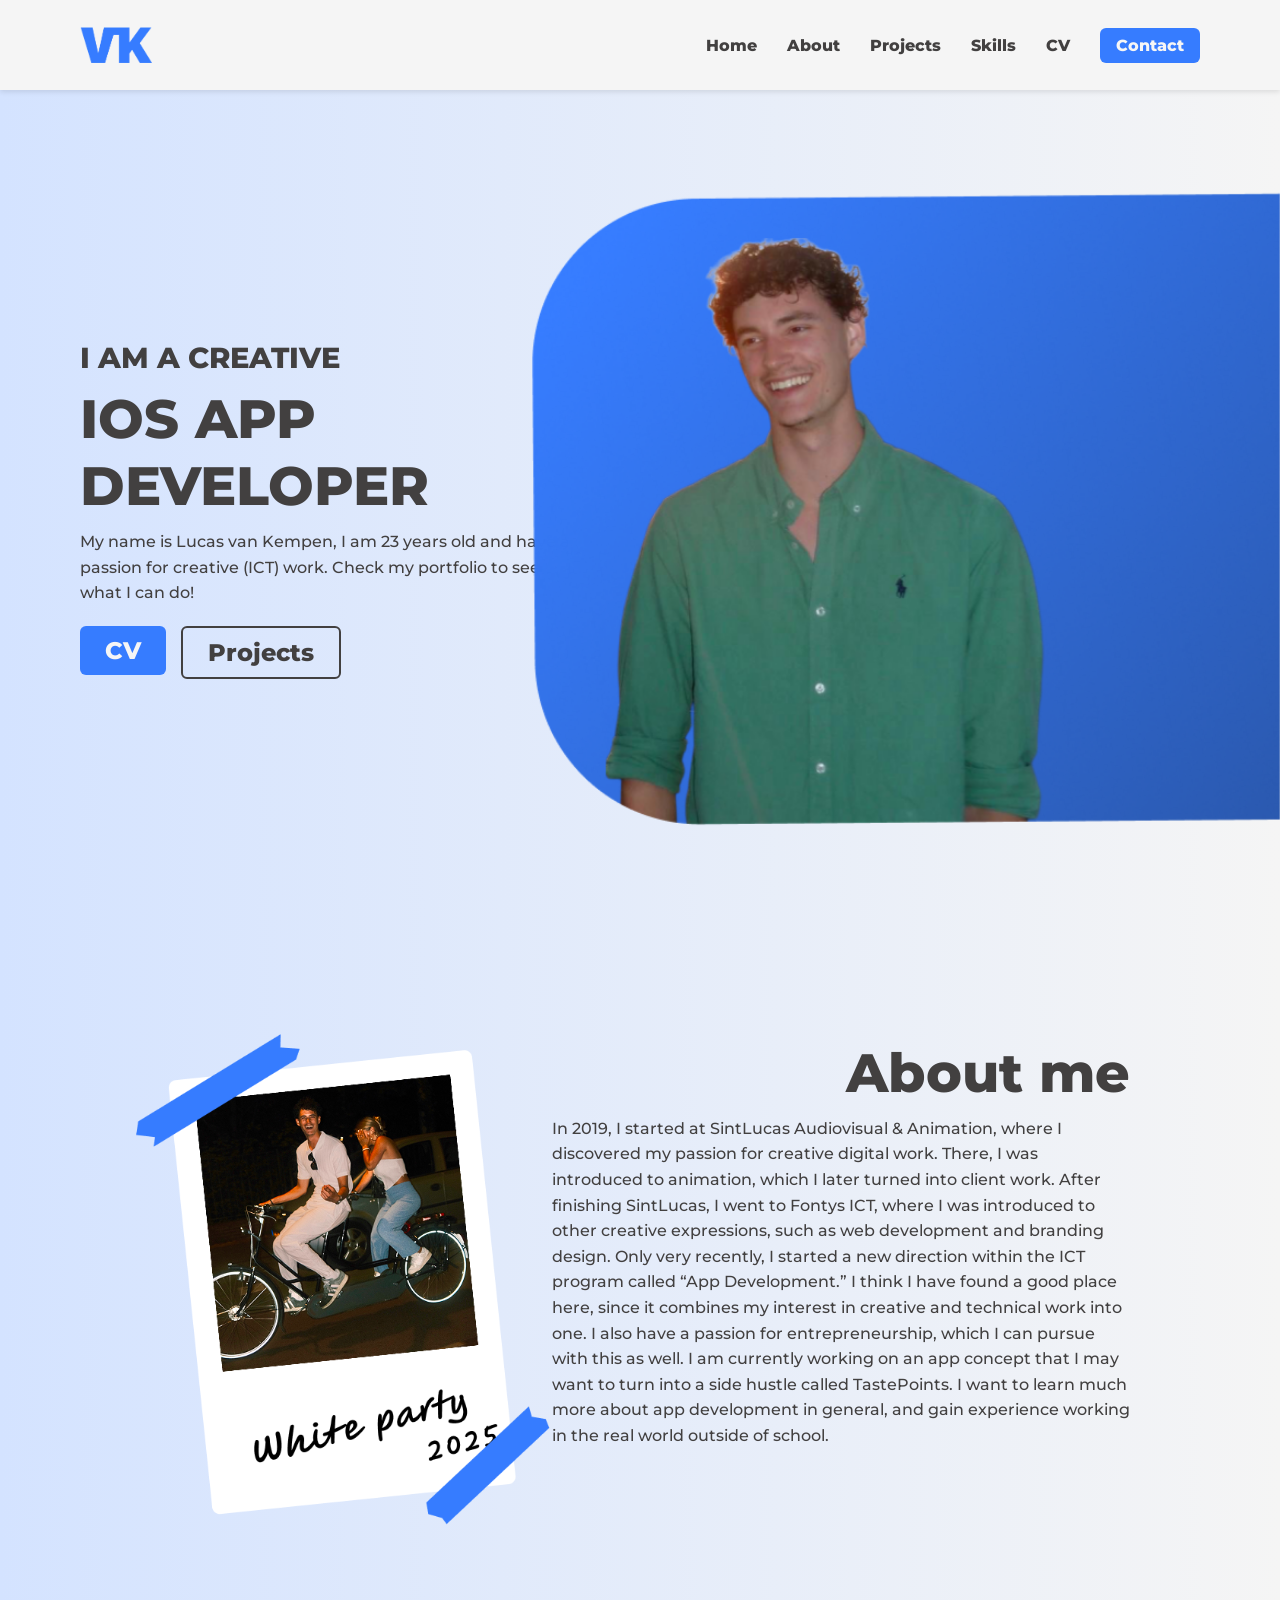
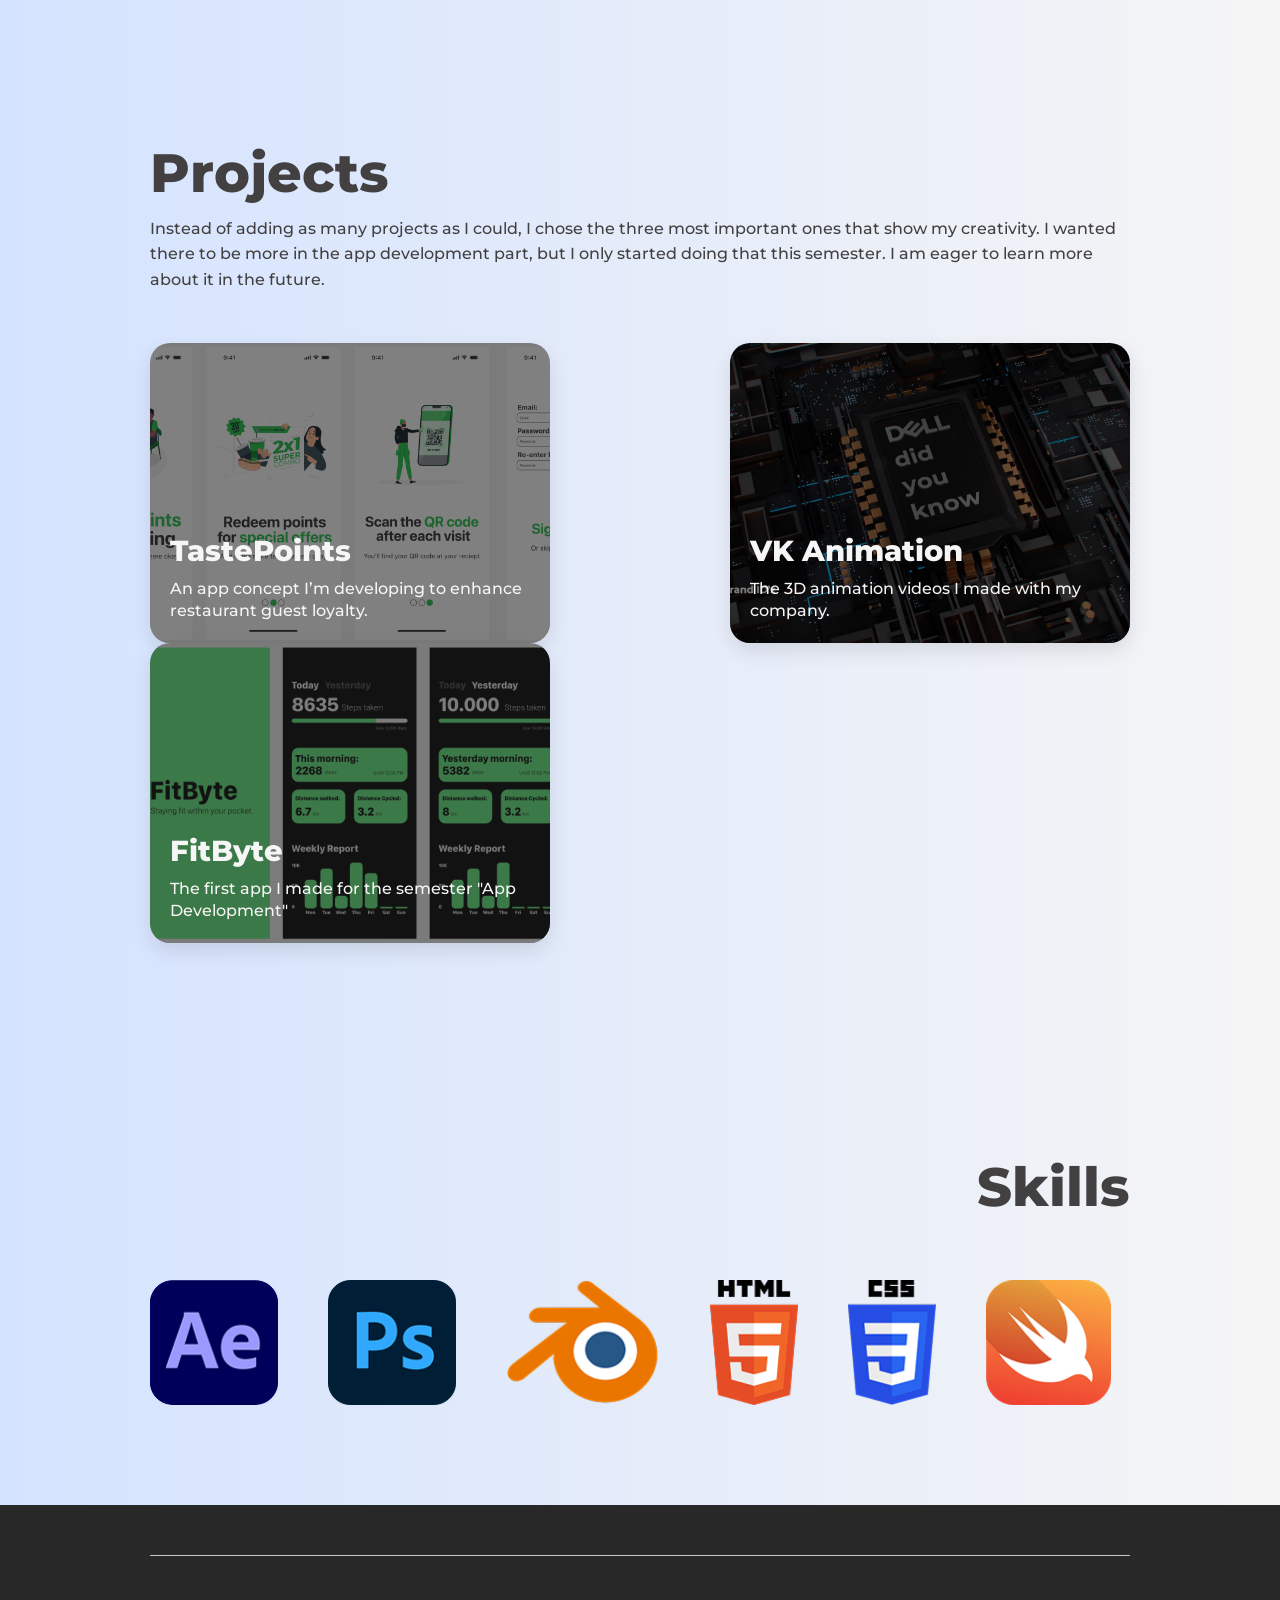
==== index.html @ 1a26af4c "Add files via upload" ====
<!DOCTYPE html>
<html lang="en">
  <head>
    <meta charset="UTF-8" />
    <meta name="viewport" content="width=device-width, initial-scale=1.0" />
    <title>Lucas van Kempen Portfolio</title>
    <link rel="stylesheet" href="style.css" />
  </head>

  <body>
    <header>
      <a href="index.html">
        <img src="images/VK.png" alt="Logo" />
      </a>

      <button class="hamburger" aria-label="Menu">
        <span></span>
        <span></span>
        <span></span>
      </button>

      <nav>
        <ul>
          <li><a href="index.html">Home</a></li>
          <li><a href="#about">About</a></li>
          <li><a href="#projects">Projects</a></li>
          <li><a href="#skills">Skills</a></li>
          <li><a href="other/LucasvanKempenCV.pdf" target="_blank">CV</a></li>
          <li>
            <a href="mailto:Lmvankempen@icloud.com" class="contact-button"
              >Contact</a
            >
          </li>
        </ul>
      </nav>
    </header>

    <main>
      <section class="hero">
        <div class="hero-text">
          <h2>I AM A CREATIVE</h2>
          <h1>IOS APP DEVELOPER</h1>
          <p>
            My name is Lucas van Kempen, I am 23 years old and have a passion
            for creative (ICT) work. Check my portfolio to see what I can do!
          </p>

          <div class="hero-buttons">
            <a href="other/LucasvanKempenCV.pdf" target="_blank">
              <button class="contact-btn">CV</button>
            </a>
            <a href="#projects"
              ><button class="projects-btn">Projects</button></a
            >
          </div>
        </div>

        <img src="images/lucasindeximage.png" alt="Lucas" class="lucas-image" />
      </section>

      <section id="about" class="about-me-section">
        <img
          src="images/polaroidimage.png"
          alt="polaroid image"
          class="image-polaroid"
        />

        <div class="about-me-text">
          <h1>About me</h1>
          <p>
            In 2019, I started at SintLucas Audiovisual & Animation, where I
            discovered my passion for creative digital work. There, I was
            introduced to animation, which I later turned into client work.
            After finishing SintLucas, I went to Fontys ICT, where I was
            introduced to other creative expressions, such as web development
            and branding design. Only very recently, I started a new direction
            within the ICT program called “App Development.” I think I have
            found a good place here, since it combines my interest in creative
            and technical work into one. I also have a passion for
            entrepreneurship, which I can pursue with this as well. I am
            currently working on an app concept that I may want to turn into a
            side hustle called TastePoints. I want to learn much more about app
            development in general, and gain experience working in the real
            world outside of school.
          </p>
        </div>
      </section>

      <section id="projects" class="projects-section">
        <h1>Projects</h1>
        <p>
          Instead of adding as many projects as I could, I chose the three most
          important ones that show my creativity. I wanted there to be more in
          the app development part, but I only started doing that this semester.
          I am eager to learn more about it in the future.
        </p>

        <div class="projects-grid">
          <a href="tastepoints.html">
            <div class="project-tile">
              <img src="images/tastepointsphonescreen.png" alt="TastePoints" />
              <h2>TastePoints</h2>
              <p>
                An app concept I’m developing to enhance restaurant guest
                loyalty.
              </p>
            </div>
          </a>

          <a href="vkanimation.html">
            <div class="project-tile">
              <img src="images/vkanimation.png" alt="VK Animation" />
              <h2>VK Animation</h2>
              <p>The 3D animation videos I made with my company.</p>
            </div>
          </a>

          <a href="fitbyte.html">
            <div class="project-tile">
              <img src="images/fitbytecover.png" alt="FitByte" />
              <h2>FitByte</h2>
              <p>The first app I made for the semester "App Development"</p>
            </div>
          </a>
        </div>
      </section>

      <section id="skills" class="skills-section">
        <h1>Skills</h1>
        <div class="skills-images">
          <div class="skills-track">
            <img src="images/aftereffectsicon.png" alt="After Effects" />
            <img src="images/photoshopicon.png" alt="photoshop" />
            <img src="images/blendericon.png" alt="Blender" />
            <img src="images/htmlicon.png" alt="html" />
            <img src="images/cssicon.png" alt="css" />
            <img src="images/swifticon.png" alt="swift" />
            <img src="images/figmaicon.png" alt="figma" />
            <img src="images/giticon.png" alt="git" />
            <img src="images/Xcodeicon.png" alt="Xcode" />

            <img src="images/aftereffectsicon.png" alt="After Effects" />
            <img src="images/photoshopicon.png" alt="photoshop" />
            <img src="images/blendericon.png" alt="Blender" />
            <img src="images/htmlicon.png" alt="html" />
            <img src="images/cssicon.png" alt="css" />
            <img src="images/swifticon.png" alt="swift" />
            <img src="images/figmaicon.png" alt="figma" />
            <img src="images/giticon.png" alt="git" />
            <img src="images/Xcodeicon.png" alt="Xcode" />
          </div>
        </div>
      </section>
    </main>

    <footer>
      <div class="top-section"></div>
      <hr class="footer-line" />
      <div class="bottom-section"></div>
    </footer>

    <script>
      const hamburger = document.querySelector(".hamburger");
      const nav = document.querySelector("nav");

      hamburger.addEventListener("click", () => {
        hamburger.classList.toggle("active");
        nav.classList.toggle("open");
      });
    </script>
  </body>
</html>
---- style.css ----
* {
  padding: 0;
  margin: 0;
  font-family: "Montserrat";
  box-sizing: border-box;
}

html,
body {
  height: 100%;
  background: linear-gradient(to right, #d4e3ff, #f5f5f5);
}

html {
  scroll-behavior: smooth;
}

/* FONT IMPORTS
////////////////////////////////////////////////////////////////// */
@font-face {
  font-family: "Montserrat";
  font-weight: 800;
  src: url(font/woff/Montserrat-ExtraBold.woff) format("woff2");
}

@font-face {
  font-family: "Montserrat";
  font-weight: 500;
  src: url(font/woff/Montserrat-Medium.woff) format("woff2");
}

/* NAVIGATION
////////////////////////////////////////////////////////////////// */
header {
  display: flex;
  justify-content: space-between;
  align-items: center;
  padding: 15px 80px;
  position: fixed;
  top: 0;
  left: 0;
  width: 100%;
  background-color: #f5f5f5;
  z-index: 1000;
  box-shadow: 0 2px 5px rgba(0, 0, 0, 0.1);
}

header img {
  height: 60px;
  display: block;
}

nav ul {
  display: flex;
  align-items: center;
  list-style: none;
  margin: 0;
  padding: 0;
}

nav li {
  margin-left: 30px;
}

nav a {
  text-decoration: none;
  color: #424040;
  font-weight: 800;
}

.contact-button {
  padding: 8px 16px;
  background-color: #367cff;
  color: #f6f6f6;
  border-radius: 6px;
  font-weight: 800;
  transition: all 0.3s ease;
}

.contact-button:hover {
  background-color: #424040;
}

body > main {
  padding-top: 90px;
}

/* HERO + BACKGROUND IMAGE
////////////////////////////////////////////////////////////////// */
.lucas-image {
  position: absolute;
  right: 0;
  width: 750px;
  z-index: 0;
  pointer-events: none;
}

.hero {
  display: flex;
  align-items: center;
  justify-content: space-between;
  padding: 250px 80px;
}

.hero-text {
  max-width: 45%;
}

.hero-text h2 {
  font-size: 1.8rem;
  font-weight: 800;
  color: #424040;
}

.hero-text h1 {
  font-size: 3.4rem;
  font-weight: 800;
  margin: 10px 0;
  color: #424040;
}

.hero-text p {
  line-height: 1.6;
  font-weight: 500;
  color: #424040;
}

.hero-text {
  opacity: 0;
  transform: translateY(20px);
  animation: fadeInHero 0.5s ease-out forwards;
  animation-delay: 0.2s;
}

@keyframes fadeInHero {
  0% {
    opacity: 0;
    transform: translateY(20px);
  }
  100% {
    opacity: 1;
    transform: translateY(0);
  }
}

/* HERO BUTTONS
////////////////////////////////////////////////////////////////// */
.hero-buttons {
  margin-top: 20px;
  display: flex;
  gap: 15px;
}

.hero-buttons button {
  font-weight: 800;
  font-size: 24px;
  padding: 10px 25px;
  border-radius: 6px;
  cursor: pointer;
  transition: all 0.3s ease;
}

.contact-btn {
  background-color: #367cff;
  color: #f6f6f6;
  border: none;
}

.contact-btn:hover {
  background-color: #424040;
}

.projects-btn {
  background-color: transparent;
  color: #424040;
  border: 2px solid #424040;
}

.projects-btn:hover {
  background-color: #424040;
  color: #f6f6f6;
}

/* ABOUT ME SECTION
////////////////////////////////////////////////////////////////// */
.about-me-section {
  display: flex;
  justify-content: flex-end;
  padding-top: 100px;
  padding-bottom: 100px;
  padding-left: 130px;
  padding-right: 150px;
}

.about-me-text h1 {
  font-size: 3.4rem;
  font-weight: 800;
  margin: 10px 0;
  color: #424040;
  text-align: right;
}

.about-me-text p {
  line-height: 1.6;
  font-weight: 500;
  color: #424040;
}

.about-me-section img {
  height: 500px;
}

/* PROJECTS SECTION
////////////////////////////////////////////////////////////////// */
.projects-section {
  padding: 100px 150px;
}

.projects-section h1 {
  font-size: 3.4rem;
  font-weight: 800;
  margin: 10px 0;
  color: #424040;
  text-align: left;
}

.projects-section p {
  line-height: 1.6;
  font-weight: 500;
  color: #424040;
}

.projects-grid {
  display: flex;
  justify-content: space-between;
  flex-wrap: wrap;
  margin-top: 50px;
}

.project-tile {
  position: relative;
  flex: 1;
  max-width: 400px;
  height: 300px;
  border-radius: 20px;
  overflow: hidden;
  cursor: pointer;
  box-shadow: 0 8px 20px rgba(0, 0, 0, 0.1);
  transition: transform 0.3s ease, box-shadow 0.3s ease;
}

.project-tile img {
  width: 100%;
  height: 100%;
  object-fit: cover;
  transition: transform 0.4s ease;
  filter: brightness(50%);
}

.project-tile:hover img {
  transform: none;
  filter: brightness(50%);
}

.project-tile::before {
  content: "";
  position: absolute;
  inset: 0;
  background: linear-gradient(to top, rgba(0, 0, 0, 0.6), rgba(0, 0, 0, 0));
  transition: opacity 0.3s ease;
  opacity: 0.7;
}

.project-tile:hover::before {
  opacity: 0.7;
}

.project-tile h2,
.project-tile p {
  position: absolute;
  left: 20px;
  right: 20px;
  color: #f6f6f6;
  z-index: 2;
  text-align: left;
}

.project-tile h2 {
  bottom: 50px;
  font-size: 1.8rem;
  font-weight: 800;
  padding-bottom: 25px;
}

.project-tile p {
  bottom: 20px;
  font-size: 1rem;
  font-weight: 500;
  line-height: 1.4;
}

.project-tile:hover {
  transform: translateY(-10px);
  box-shadow: 0 12px 30px rgba(0, 0, 0, 0.15);
}

/* Video part
////////////////////////////////////////////////////////////////// */
.video-container {
  position: relative;
  width: 70%;
  max-width: 800px;
  border-radius: 20px;
  overflow: hidden;
  box-shadow: 0 8px 25px rgba(0, 0, 0, 0.15);
  margin: 20px 0;
}

/* SKILLS SECTION
////////////////////////////////////////////////////////////////// */
.skills-section {
  padding: 100px 150px;
  overflow: hidden;
  position: relative;
}

.skills-section h1 {
  font-size: 3.4rem;
  font-weight: 800;
  margin: 10px 0;
  color: #424040;
  text-align: right;
}

.skills-images {
  width: 100%;
  overflow: hidden;
  padding-top: 50px;
}

.skills-track {
  display: flex;
  gap: 50px;
  animation: scrollLeft 20s linear infinite;
}

.skills-track img {
  height: 125px;
}

@keyframes scrollLeft {
  0% {
    transform: translateX(0);
  }
  100% {
    transform: translateX(-50%);
  }
}

/* PROJECT PAGE 
////////////////////////////////////////////////////////////////// */
.project-layout {
  padding: 100px 350px;
}

.project-layout h1 {
  font-size: 3.4rem;
  font-weight: 800;
  margin: 10px 0;
  color: #424040;
  padding-bottom: 50px 0px;
}

.project-layout p {
  bottom: 20px;
  font-size: 1rem;
  font-weight: 500;
  line-height: 1.4;
}

.project-layout img {
  height: 425px;
  padding-top: 20px;
  padding-bottom: 20px;
  border-radius: 20px;
}

.concurentie-image {
  width: 100%;
  height: auto;
}

.images-designs {
  size: 200%;
}

/* FOOTER
////////////////////////////////////////////////////////////////// */
footer {
  background-color: #292828;
  padding: 50px;
}

.footer-line {
  border: none;
  height: 1px;
  background-color: white;
  margin: 0px 100px;
  opacity: 75%;
}

/* =======================================
   RESPONSIVE MOBILE STYLES
   ======================================= */
@media (max-width: 768px) {
  header {
    flex-direction: column;
    align-items: flex-start;
    padding: 15px 20px;
  }

  header img {
    height: 50px;
    margin-bottom: 10px;
  }

  nav ul {
    flex-direction: column;
    width: 100%;
  }

  nav li {
    margin: 10px 0;
  }

  .contact-button {
    width: 100%;
    text-align: center;
  }

  .hero {
    flex-direction: row;
    justify-content: flex-start;
    align-items: center;
    padding: 80px 20px;
    position: relative;
    text-align: left;
  }

  .hero-text {
    max-width: 60%;
    text-align: left;
    z-index: 1;
  }

  .hero-text h1 {
    font-size: 2rem;
  }

  .hero-text h2 {
    font-size: 1.2rem;
  }

  .hero-text p {
    font-size: 0.9rem;
  }

  .lucas-image {
    position: absolute;
    right: 0;
    top: 50%;
    transform: translateY(-50%);
    width: 35%;
    height: auto;
    pointer-events: none;
  }

  .hero-buttons {
    flex-direction: column;
    gap: 10px;
    margin-top: 20px;
  }

  .about-me-section {
    flex-direction: column;
    padding: 50px 20px;
    text-align: center;
  }

  .about-me-text h1 {
    font-size: 2rem;
  }

  .about-me-text p {
    font-size: 0.9rem;
  }

  .about-me-section img {
    height: 300px;
    margin-bottom: 20px;
  }

  .projects-section {
    padding: 50px 20px;
  }

  .projects-section h1 {
    font-size: 2rem;
  }

  .projects-section p {
    font-size: 0.9rem;
  }

  .projects-grid {
    flex-direction: column;
    align-items: center;
  }

  .project-tile {
    width: 90%;
    height: auto;
    margin-bottom: 20px;
  }

  .project-tile h2 {
    font-size: 1.4rem;
    bottom: 40px;
  }

  .project-tile p {
    font-size: 0.8rem;
    bottom: 15px;
  }

  .skills-section {
    padding: 50px 20px;
  }

  .skills-section h1 {
    font-size: 2rem;
    text-align: center;
  }

  .skills-track img {
    height: 80px;
  }

  .project-layout {
    padding: 50px 20px;
  }

  .project-layout h1 {
    font-size: 2rem;
    padding-bottom: 20px;
  }

  .project-layout p {
    font-size: 0.9rem;
  }

  .project-layout img,
  .video-container {
    width: 100%;
    height: auto;
  }

  .video-container {
    max-width: 100%;
  }

  footer {
    padding: 30px 20px;
  }

  .footer-line {
    margin: 0 20px;
  }

  .hamburger {
    display: flex;
  }

  nav {
    position: absolute;
    top: 70px;
    left: 0;
    width: 100%;
    background-color: #f5f5f5;
    overflow: hidden;
    max-height: 0;
    transition: max-height 0.3s ease;
  }

  nav ul {
    flex-direction: column;
    padding: 10px 20px;
  }

  nav li {
    margin: 15px 0;
  }

  nav.open {
    max-height: 500px;
  }
}

.hamburger {
  display: none;
  flex-direction: column;
  justify-content: space-around;
  width: 30px;
  height: 25px;
  background: none;
  border: none;
  cursor: pointer;
  z-index: 1100;
}

.hamburger span {
  display: block;
  width: 100%;
  height: 3px;
  background-color: #424040;
  border-radius: 3px;
  transition: all 0.3s ease;
}

.hamburger.active span:nth-child(1) {
  transform: rotate(45deg) translateY(10px);
}

.hamburger.active span:nth-child(2) {
  opacity: 0;
}

.hamburger.active span:nth-child(3) {
  transform: rotate(-45deg) translateY(-10px);
}
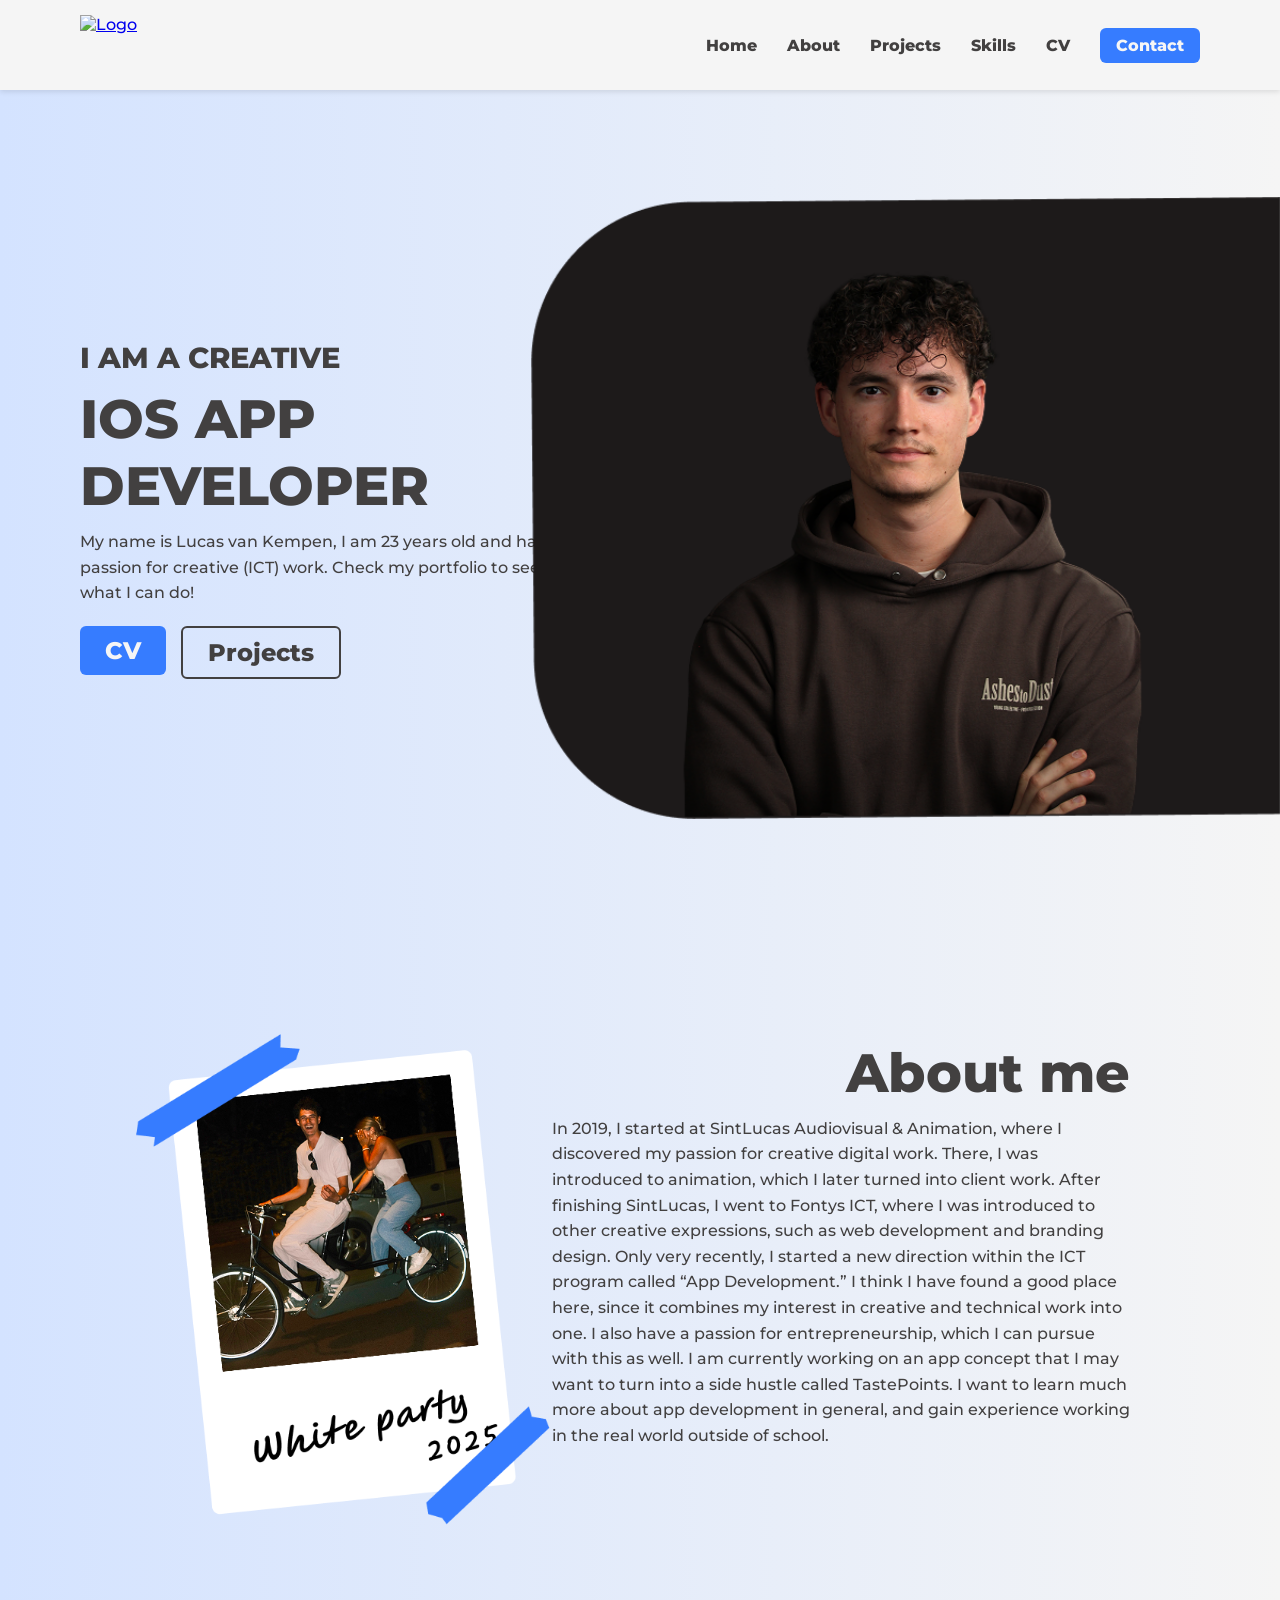
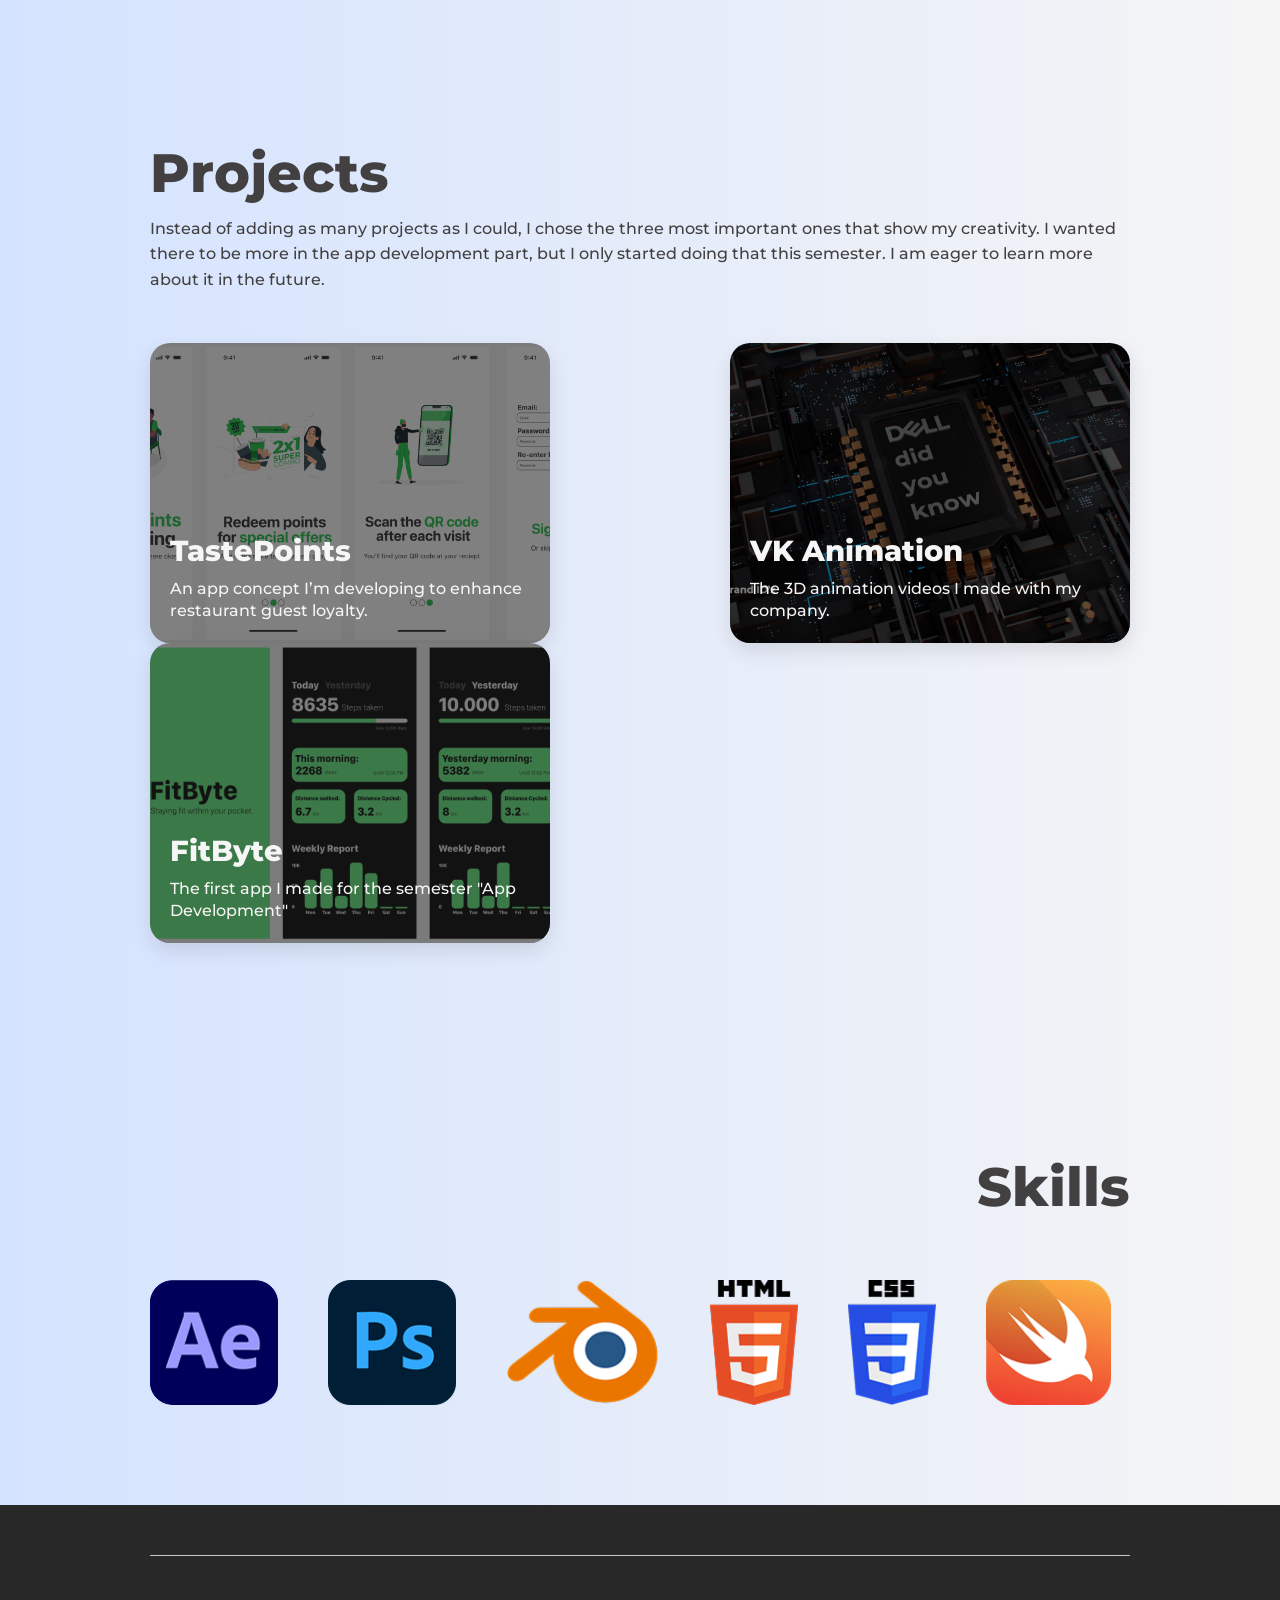
==== commit fdd7f3fe: "Add files via upload" ====
--- a/index.html
+++ b/index.html
@@ -5,12 +5,13 @@
     <meta name="viewport" content="width=device-width, initial-scale=1.0" />
     <title>Lucas van Kempen Portfolio</title>
     <link rel="stylesheet" href="style.css" />
+    <link rel="icon" href="/favicon.png" type="image/png" />
   </head>
 
   <body>
     <header>
       <a href="index.html">
-        <img src="images/VK.png" alt="Logo" />
+        <img src="images/vklogoblauw.png" alt="Logo" />
       </a>
 
       <button class="hamburger" aria-label="Menu">
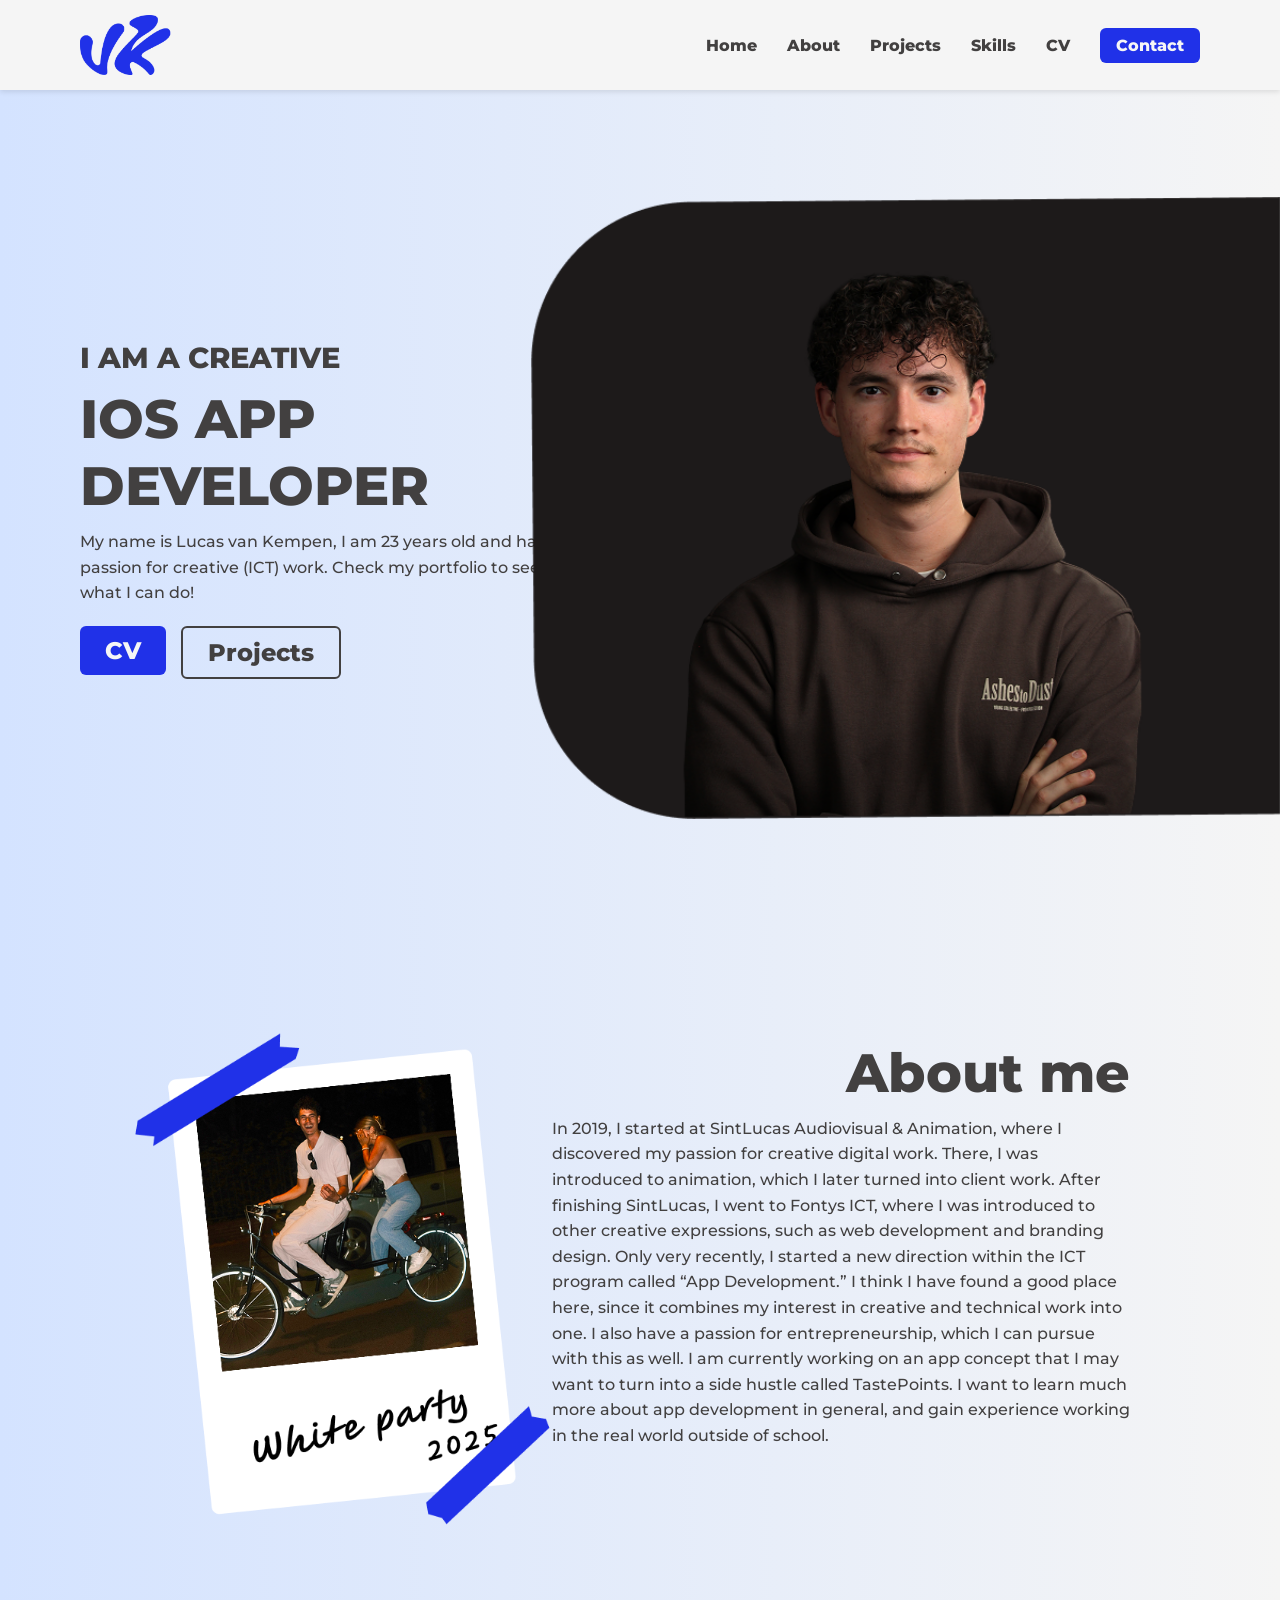
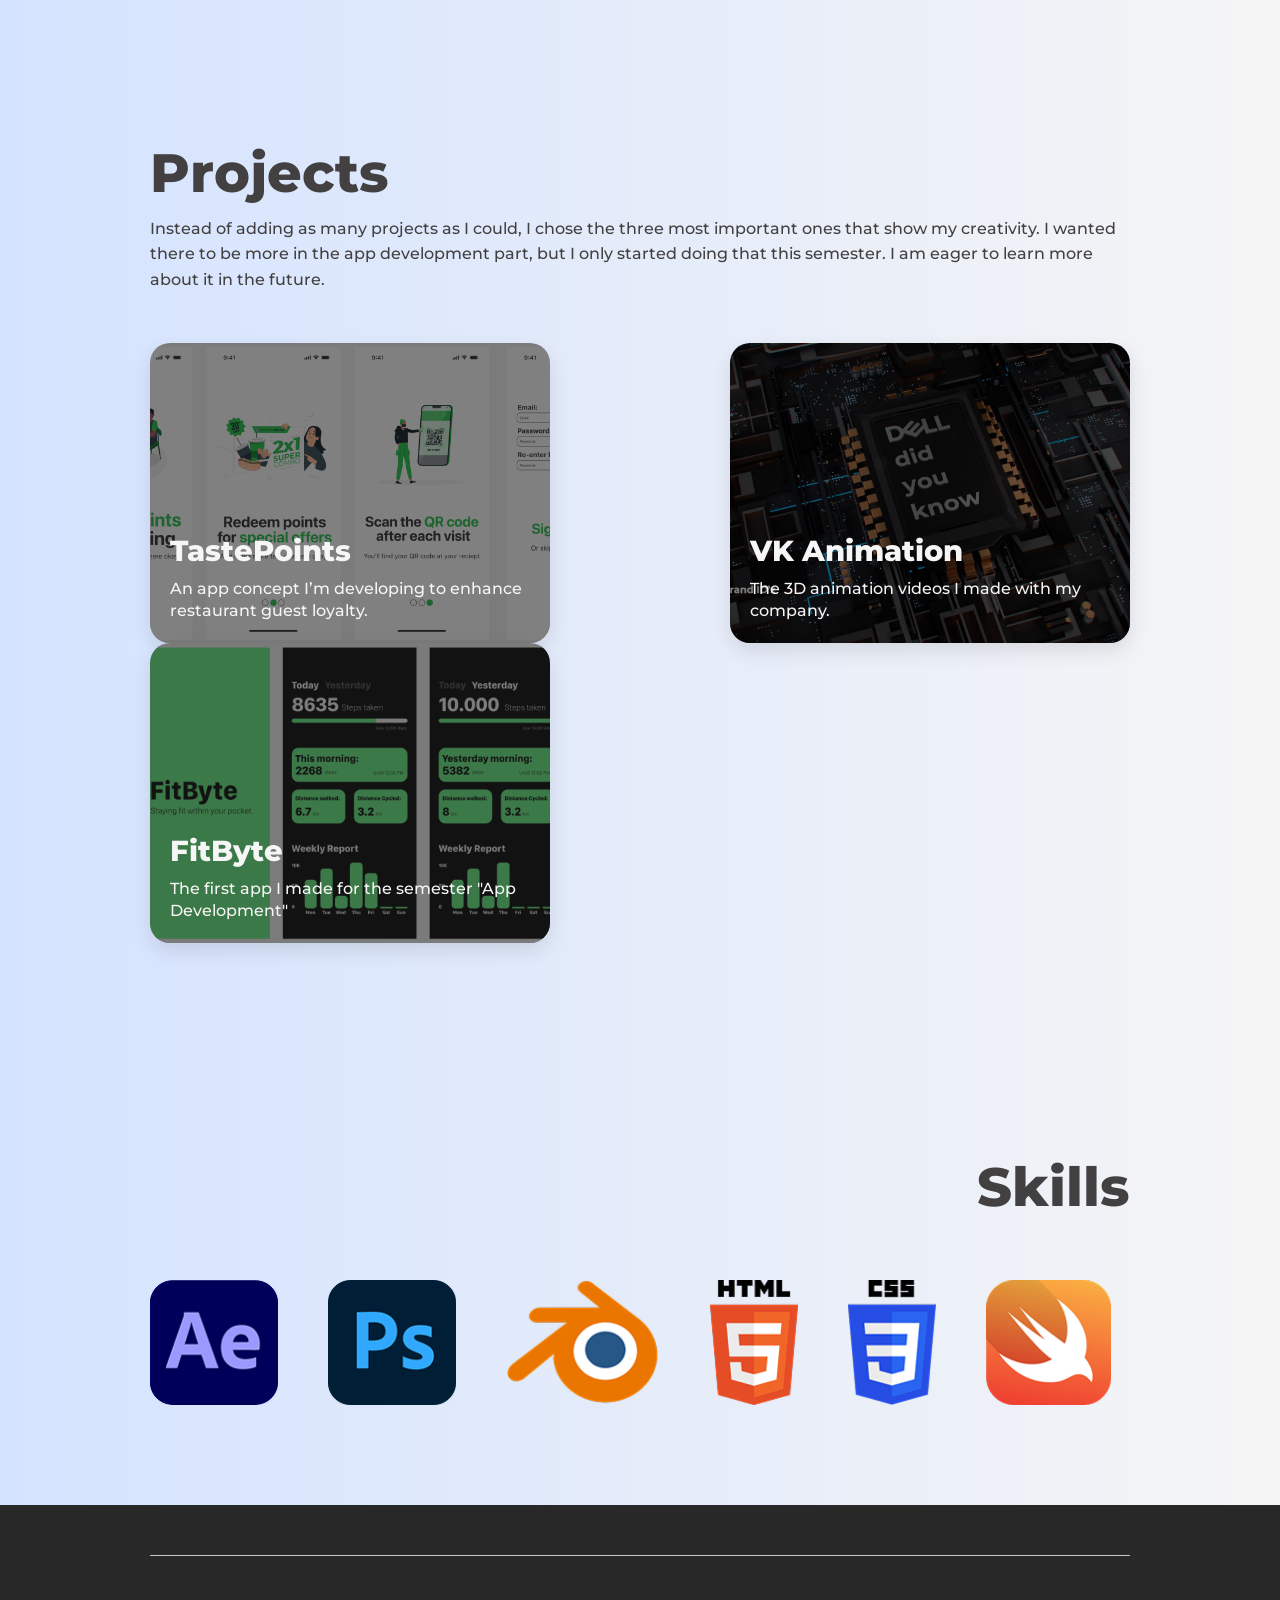
==== commit bf81790e: "Add files via upload" ====
--- a/index.html
+++ b/index.html
@@ -5,7 +5,7 @@
     <meta name="viewport" content="width=device-width, initial-scale=1.0" />
     <title>Lucas van Kempen Portfolio</title>
     <link rel="stylesheet" href="style.css" />
-    <link rel="icon" href="/favicon.png" type="image/png" />
+    <link rel="icon" href="/favicon.ico" type="image/x-icon" />
   </head>
 
   <body>
--- a/style.css
+++ b/style.css
@@ -70,7 +70,7 @@
 
 .contact-button {
   padding: 8px 16px;
-  background-color: #367cff;
+  background-color: #2031e8;
   color: #f6f6f6;
   border-radius: 6px;
   font-weight: 800;
@@ -161,7 +161,7 @@
 }
 
 .contact-btn {
-  background-color: #367cff;
+  background-color: #2031e8;
   color: #f6f6f6;
   border: none;
 }
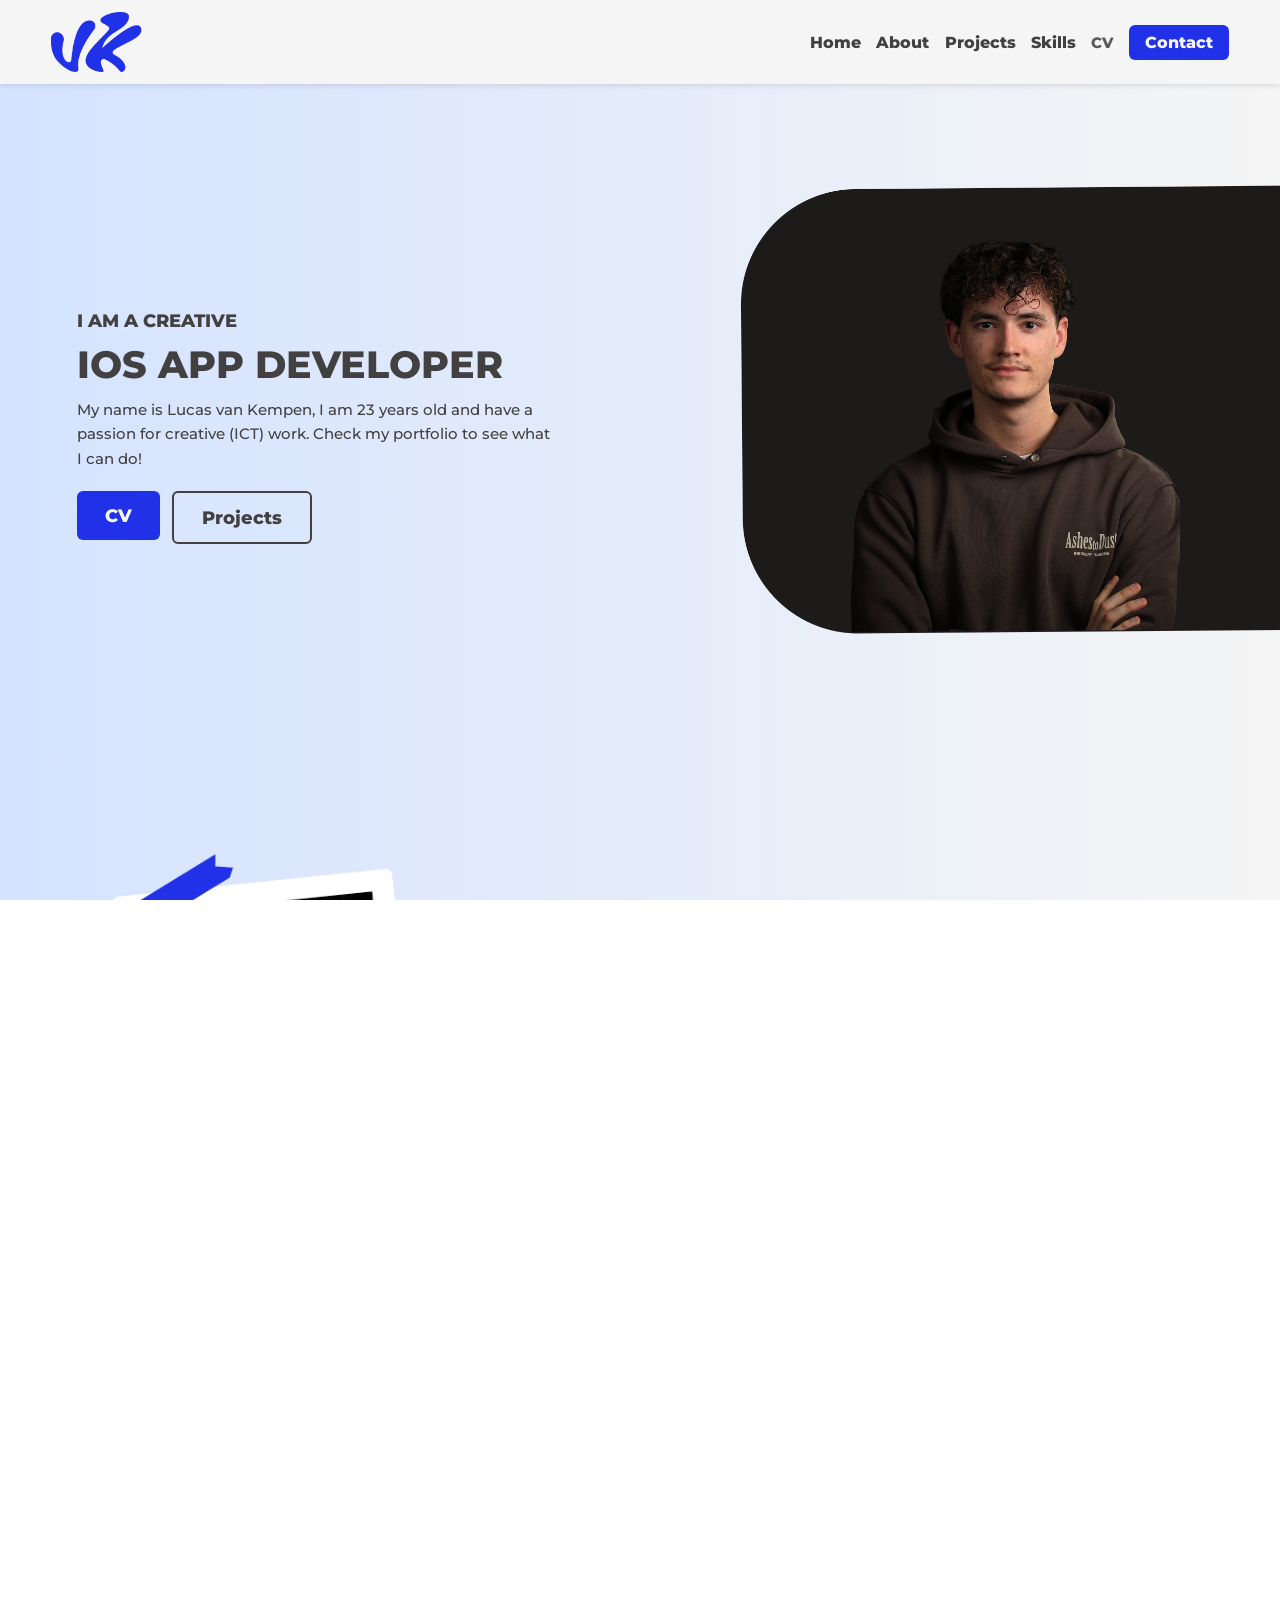
==== commit 659f2436: "changesss" ====
--- a/index.html
+++ b/index.html
@@ -26,7 +26,9 @@
           <li><a href="#about">About</a></li>
           <li><a href="#projects">Projects</a></li>
           <li><a href="#skills">Skills</a></li>
-          <li><a href="other/LucasvanKempenCV.pdf" target="_blank">CV</a></li>
+          <li class="nav-quick">
+            <a href="other/LucasvanKempenCV.pdf" target="_blank">CV</a>
+          </li>
           <li>
             <a href="mailto:Lmvankempen@icloud.com" class="contact-button"
               >Contact</a
@@ -56,15 +58,24 @@
           </div>
         </div>
 
-        <img src="images/lucasindeximage.png" alt="Lucas" class="lucas-image" />
+        <img
+          src="images/lucasindeximage2.png"
+          alt="Lucas"
+          class="lucas-image"
+        />
       </section>
 
       <section id="about" class="about-me-section">
-        <img
-          src="images/polaroidimage.png"
-          alt="polaroid image"
-          class="image-polaroid"
-        />
+        <button
+          class="about-image-button"
+          aria-label="View portrait full screen"
+        >
+          <img
+            src="images/polaroidimage2.png"
+            alt="Portrait of Lucas van Kempen"
+            class="image-polaroid"
+          />
+        </button>
 
         <div class="about-me-text">
           <h1>About me</h1>
@@ -80,26 +91,26 @@
             and technical work into one. I also have a passion for
             entrepreneurship, which I can pursue with this as well. I am
             currently working on an app concept that I may want to turn into a
-            side hustle called TastePoints. I want to learn much more about app
-            development in general, and gain experience working in the real
-            world outside of school.
+            side hustle called TastePoints.
           </p>
         </div>
       </section>
 
       <section id="projects" class="projects-section">
         <h1>Projects</h1>
+        <p class="section-lead">
+          A focused set of work showing how I solve problems across media.
+        </p>
         <p>
           Instead of adding as many projects as I could, I chose the three most
-          important ones that show my creativity. I wanted there to be more in
-          the app development part, but I only started doing that this semester.
-          I am eager to learn more about it in the future.
+          important ones that show my creativity.
         </p>
 
         <div class="projects-grid">
           <a href="tastepoints.html">
             <div class="project-tile">
               <img src="images/tastepointsphonescreen.png" alt="TastePoints" />
+              <span class="project-tag">App concept</span>
               <h2>TastePoints</h2>
               <p>
                 An app concept I’m developing to enhance restaurant guest
@@ -111,6 +122,7 @@
           <a href="vkanimation.html">
             <div class="project-tile">
               <img src="images/vkanimation.png" alt="VK Animation" />
+              <span class="project-tag">3D Animation</span>
               <h2>VK Animation</h2>
               <p>The 3D animation videos I made with my company.</p>
             </div>
@@ -119,6 +131,7 @@
           <a href="fitbyte.html">
             <div class="project-tile">
               <img src="images/fitbytecover.png" alt="FitByte" />
+              <span class="project-tag">Student project</span>
               <h2>FitByte</h2>
               <p>The first app I made for the semester "App Development"</p>
             </div>
@@ -128,26 +141,29 @@
 
       <section id="skills" class="skills-section">
         <h1>Skills</h1>
+        <p class="section-lead">
+          Tools I use to design and build digital experiences.
+        </p>
         <div class="skills-images">
           <div class="skills-track">
-            <img src="images/aftereffectsicon.png" alt="After Effects" />
-            <img src="images/photoshopicon.png" alt="photoshop" />
-            <img src="images/blendericon.png" alt="Blender" />
-            <img src="images/htmlicon.png" alt="html" />
-            <img src="images/cssicon.png" alt="css" />
-            <img src="images/swifticon.png" alt="swift" />
+            <img src="images/aftereffectsicon2.png" alt="After Effects" />
+            <img src="images/photoshopicon2.png" alt="photoshop" />
+            <img src="images/blendericon2.png" alt="Blender" />
+            <img src="images/htmlicon2.png" alt="html" />
+            <img src="images/cssicon2.png" alt="css" />
+            <img src="images/swifticon2.png" alt="swift" />
             <img src="images/figmaicon.png" alt="figma" />
-            <img src="images/giticon.png" alt="git" />
+            <img src="images/giticon2.png" alt="git" />
             <img src="images/Xcodeicon.png" alt="Xcode" />
 
-            <img src="images/aftereffectsicon.png" alt="After Effects" />
-            <img src="images/photoshopicon.png" alt="photoshop" />
-            <img src="images/blendericon.png" alt="Blender" />
-            <img src="images/htmlicon.png" alt="html" />
-            <img src="images/cssicon.png" alt="css" />
-            <img src="images/swifticon.png" alt="swift" />
+            <img src="images/aftereffectsicon2.png" alt="After Effects" />
+            <img src="images/photoshopicon2.png" alt="photoshop" />
+            <img src="images/blendericon2.png" alt="Blender" />
+            <img src="images/htmlicon2.png" alt="html" />
+            <img src="images/cssicon2.png" alt="css" />
+            <img src="images/swifticon2.png" alt="swift" />
             <img src="images/figmaicon.png" alt="figma" />
-            <img src="images/giticon.png" alt="git" />
+            <img src="images/giticon2.png" alt="git" />
             <img src="images/Xcodeicon.png" alt="Xcode" />
           </div>
         </div>
@@ -155,10 +171,43 @@
     </main>
 
     <footer>
-      <div class="top-section"></div>
+      <div class="footer-content">
+        <a href="mailto:Lmvankempen@icloud.com">Email</a>
+        <span>•</span>
+        <a
+          href="https://www.linkedin.com/in/lucas-van-kempen-3b86251ba/"
+          target="_blank"
+          >LinkedIn</a
+        >
+        <span>•</span>
+        <a href="other/LucasvanKempenCV.pdf" target="_blank">CV</a>
+      </div>
+      <div class="footer-nav">
+        <a href="index.html">Home</a>
+        <span>•</span>
+        <a href="#about">About</a>
+        <span>•</span>
+        <a href="#projects">Projects</a>
+      </div>
       <hr class="footer-line" />
       <div class="bottom-section"></div>
     </footer>
+
+    <div class="image-modal" aria-hidden="true">
+      <div class="image-modal__backdrop"></div>
+      <div
+        class="image-modal__content"
+        role="dialog"
+        aria-modal="true"
+        aria-label="Portrait fullscreen"
+      >
+        <button class="modal-close" aria-label="Close image">×</button>
+        <img
+          src="images/polaroidimage2.png"
+          alt="Portrait of Lucas van Kempen"
+        />
+      </div>
+    </div>
 
     <script>
       const hamburger = document.querySelector(".hamburger");
@@ -168,6 +217,41 @@
         hamburger.classList.toggle("active");
         nav.classList.toggle("open");
       });
+
+      const aboutImageButton = document.querySelector(".about-image-button");
+      const imageModal = document.querySelector(".image-modal");
+      const modalClose = document.querySelector(".modal-close");
+      const modalBackdrop = document.querySelector(".image-modal__backdrop");
+
+      const closeModal = () => {
+        if (!imageModal) return;
+        imageModal.classList.remove("open");
+        imageModal.setAttribute("aria-hidden", "true");
+      };
+
+      const openModal = () => {
+        if (!imageModal) return;
+        imageModal.classList.add("open");
+        imageModal.setAttribute("aria-hidden", "false");
+      };
+
+      if (aboutImageButton && imageModal) {
+        aboutImageButton.addEventListener("click", openModal);
+      }
+
+      if (modalClose) {
+        modalClose.addEventListener("click", closeModal);
+      }
+
+      if (modalBackdrop) {
+        modalBackdrop.addEventListener("click", closeModal);
+      }
+
+      document.addEventListener("keydown", (e) => {
+        if (e.key === "Escape") {
+          closeModal();
+        }
+      });
     </script>
   </body>
 </html>
--- a/style.css
+++ b/style.css
@@ -1,14 +1,24 @@
+:root {
+  --page-max-width: 1400px;
+}
+
 * {
   padding: 0;
   margin: 0;
   font-family: "Montserrat";
   box-sizing: border-box;
+  scroll-behavior: smooth;
 }
 
 html,
 body {
   height: 100%;
   background: linear-gradient(to right, #d4e3ff, #f5f5f5);
+  overflow-x: hidden;
+}
+
+section {
+  scroll-margin-top: clamp(84px, 11vw, 120px);
 }
 
 html {
@@ -35,7 +45,7 @@
   display: flex;
   justify-content: space-between;
   align-items: center;
-  padding: 15px 80px;
+  padding: 12px clamp(16px, 4vw, 80px);
   position: fixed;
   top: 0;
   left: 0;
@@ -53,19 +63,27 @@
 nav ul {
   display: flex;
   align-items: center;
+  gap: clamp(14px, 1.2vw, 30px);
+  flex-wrap: wrap;
   list-style: none;
   margin: 0;
   padding: 0;
 }
 
-nav li {
-  margin-left: 30px;
-}
-
 nav a {
   text-decoration: none;
   color: #424040;
   font-weight: 800;
+}
+
+.nav-quick a {
+  font-weight: 700;
+  font-size: 0.95rem;
+  color: #5a5a5a;
+}
+
+.nav-quick a:hover {
+  color: #2031e8;
 }
 
 .contact-button {
@@ -82,38 +100,45 @@
 }
 
 body > main {
-  padding-top: 90px;
+  padding-top: clamp(76px, 10vw, 110px);
 }
 
 /* HERO + BACKGROUND IMAGE
 ////////////////////////////////////////////////////////////////// */
 .lucas-image {
   position: absolute;
-  right: 0;
-  width: 750px;
+  right: min(0px, calc((var(--page-max-width) - 100vw) / 2));
+  width: min(52vw, 540px);
   z-index: 0;
   pointer-events: none;
+  top: 50%;
+  transform: translateY(-50%);
 }
 
 .hero {
   display: flex;
   align-items: center;
   justify-content: space-between;
-  padding: 250px 80px;
+  gap: clamp(24px, 5vw, 60px);
+  padding: clamp(140px, 16vw, 200px) clamp(16px, 6vw, 80px)
+    clamp(140px, 13vw, 180px);
+  max-width: var(--page-max-width);
+  margin: 0 auto;
+  position: relative;
 }
 
 .hero-text {
-  max-width: 45%;
+  max-width: 480px;
 }
 
 .hero-text h2 {
-  font-size: 1.8rem;
+  font-size: clamp(1.1rem, 1.4vw, 1.9rem);
   font-weight: 800;
   color: #424040;
 }
 
 .hero-text h1 {
-  font-size: 3.4rem;
+  font-size: clamp(2.2rem, 3vw, 3.6rem);
   font-weight: 800;
   margin: 10px 0;
   color: #424040;
@@ -123,6 +148,7 @@
   line-height: 1.6;
   font-weight: 500;
   color: #424040;
+  font-size: clamp(0.95rem, 1.1vw, 1.05rem);
 }
 
 .hero-text {
@@ -148,13 +174,14 @@
 .hero-buttons {
   margin-top: 20px;
   display: flex;
-  gap: 15px;
+  gap: 12px;
+  flex-wrap: wrap;
 }
 
 .hero-buttons button {
   font-weight: 800;
-  font-size: 24px;
-  padding: 10px 25px;
+  font-size: clamp(1rem, 1.4vw, 1.35rem);
+  padding: clamp(10px, 1.5vw, 14px) clamp(18px, 2.5vw, 28px);
   border-radius: 6px;
   cursor: pointer;
   transition: all 0.3s ease;
@@ -186,38 +213,71 @@
 .about-me-section {
   display: flex;
   justify-content: flex-end;
-  padding-top: 100px;
-  padding-bottom: 100px;
-  padding-left: 130px;
-  padding-right: 150px;
+  align-items: center;
+  gap: clamp(24px, 6vw, 80px);
+  padding: clamp(80px, 12vw, 140px) clamp(16px, 6vw, 120px);
+  max-width: var(--page-max-width);
+  margin: 0 auto;
 }
 
 .about-me-text h1 {
-  font-size: 3.4rem;
+  font-size: clamp(2.2rem, 3vw, 3.4rem);
   font-weight: 800;
   margin: 10px 0;
   color: #424040;
-  text-align: right;
+  text-align: left;
+}
+
+.section-lead {
+  font-weight: 600;
+  color: #6a6a6a;
+  margin-bottom: 12px;
+  font-size: clamp(1rem, 1.3vw, 1.1rem);
 }
 
 .about-me-text p {
   line-height: 1.6;
   font-weight: 500;
   color: #424040;
+  font-size: clamp(0.95rem, 1.1vw, 1.05rem);
+}
+
+.about-me-text {
+  flex: 1 1 52%;
 }
 
 .about-me-section img {
-  height: 500px;
+  height: clamp(260px, 36vw, 480px);
+  flex-shrink: 0;
+}
+
+.about-image-button {
+  background: none;
+  border: none;
+  padding: 0;
+  cursor: default;
+  pointer-events: none;
+  transition: none;
+  border-radius: 24px;
+}
+
+.about-image-button:hover,
+.about-image-button:focus-visible {
+  transform: none;
+  box-shadow: none;
+  outline: none;
 }
 
 /* PROJECTS SECTION
 ////////////////////////////////////////////////////////////////// */
 .projects-section {
-  padding: 100px 150px;
+  padding: clamp(80px, 12vw, 140px) clamp(16px, 6vw, 120px);
+  max-width: var(--page-max-width);
+  margin: 0 auto;
 }
 
 .projects-section h1 {
-  font-size: 3.4rem;
+  font-size: clamp(2.2rem, 3vw, 3.4rem);
   font-weight: 800;
   margin: 10px 0;
   color: #424040;
@@ -228,20 +288,20 @@
   line-height: 1.6;
   font-weight: 500;
   color: #424040;
+  font-size: clamp(0.95rem, 1.1vw, 1.05rem);
 }
 
 .projects-grid {
-  display: flex;
-  justify-content: space-between;
-  flex-wrap: wrap;
+  display: grid;
+  grid-template-columns: repeat(auto-fit, minmax(240px, 1fr));
+  gap: clamp(18px, 3vw, 32px);
   margin-top: 50px;
 }
 
 .project-tile {
   position: relative;
-  flex: 1;
-  max-width: 400px;
-  height: 300px;
+  min-height: 260px;
+  height: clamp(240px, 26vw, 320px);
   border-radius: 20px;
   overflow: hidden;
   cursor: pointer;
@@ -273,6 +333,19 @@
 
 .project-tile:hover::before {
   opacity: 0.7;
+}
+
+.project-tag {
+  position: absolute;
+  top: 18px;
+  left: 18px;
+  background: rgba(255, 255, 255, 0.9);
+  color: #1f1f1f;
+  padding: 6px 12px;
+  border-radius: 999px;
+  font-weight: 700;
+  font-size: 0.85rem;
+  z-index: 2;
 }
 
 .project-tile h2,
@@ -287,14 +360,14 @@
 
 .project-tile h2 {
   bottom: 50px;
-  font-size: 1.8rem;
+  font-size: clamp(1.2rem, 1.8vw, 1.8rem);
   font-weight: 800;
   padding-bottom: 25px;
 }
 
 .project-tile p {
   bottom: 20px;
-  font-size: 1rem;
+  font-size: clamp(0.9rem, 1.1vw, 1rem);
   font-weight: 500;
   line-height: 1.4;
 }
@@ -302,6 +375,12 @@
 .project-tile:hover {
   transform: translateY(-10px);
   box-shadow: 0 12px 30px rgba(0, 0, 0, 0.15);
+}
+
+.project-tile:hover h2,
+.project-tile:hover p {
+  transform: translateY(-4px);
+  transition: transform 0.3s ease;
 }
 
 /* Video part
@@ -319,33 +398,67 @@
 /* SKILLS SECTION
 ////////////////////////////////////////////////////////////////// */
 .skills-section {
-  padding: 100px 150px;
+  padding: clamp(80px, 12vw, 140px) clamp(16px, 6vw, 120px);
   overflow: hidden;
   position: relative;
+  max-width: var(--page-max-width);
+  margin: 0 auto;
+  text-align: center;
 }
 
 .skills-section h1 {
-  font-size: 3.4rem;
+  font-size: clamp(2.2rem, 3vw, 3.4rem);
   font-weight: 800;
   margin: 10px 0;
   color: #424040;
-  text-align: right;
+  text-align: center;
+  position: relative;
+  display: inline-block;
+}
+
+.skills-section h1::after {
+  content: "";
+  display: block;
+  height: 4px;
+  width: 64px;
+  margin: 10px auto 0;
+  border-radius: 999px;
+  background: linear-gradient(90deg, #2031e8, #7ea2ff);
+}
+
+.skills-section .section-lead {
+  text-align: center;
+  max-width: 720px;
+  margin-left: auto;
+  margin-right: auto;
 }
 
 .skills-images {
   width: 100%;
   overflow: hidden;
-  padding-top: 50px;
+  padding: clamp(18px, 3vw, 26px);
+  margin-top: clamp(32px, 5vw, 46px);
+  background: linear-gradient(135deg, #f9fbff, #eef3ff);
+  border-radius: 22px;
+  border: 1px solid #e2e9ff;
+  box-shadow: 0 12px 30px rgba(0, 0, 0, 0.08);
 }
 
 .skills-track {
   display: flex;
-  gap: 50px;
+  gap: clamp(32px, 4vw, 60px);
+  align-items: center;
   animation: scrollLeft 20s linear infinite;
 }
 
 .skills-track img {
-  height: 125px;
+  height: clamp(80px, 10vw, 125px);
+  width: auto;
+  padding: clamp(10px, 1.5vw, 16px);
+  background: #ffffff;
+  border-radius: 16px;
+  box-shadow: 0 6px 18px rgba(0, 0, 0, 0.07);
+  border: 1px solid #e7e7e7;
 }
 
 @keyframes scrollLeft {
@@ -360,11 +473,11 @@
 /* PROJECT PAGE 
 ////////////////////////////////////////////////////////////////// */
 .project-layout {
-  padding: 100px 350px;
+  padding: clamp(80px, 12vw, 140px) clamp(24px, 8vw, 220px);
 }
 
 .project-layout h1 {
-  font-size: 3.4rem;
+  font-size: clamp(2.2rem, 3vw, 3.4rem);
   font-weight: 800;
   margin: 10px 0;
   color: #424040;
@@ -398,81 +511,183 @@
 ////////////////////////////////////////////////////////////////// */
 footer {
   background-color: #292828;
-  padding: 50px;
+  padding: clamp(32px, 4vw, 50px);
 }
 
 .footer-line {
   border: none;
   height: 1px;
   background-color: white;
-  margin: 0px 100px;
+  margin: 0px clamp(24px, 6vw, 100px);
   opacity: 75%;
 }
 
-/* =======================================
-   RESPONSIVE MOBILE STYLES
-   ======================================= */
-@media (max-width: 768px) {
+.footer-content {
+  display: flex;
+  justify-content: center;
+  align-items: center;
+  gap: 12px;
+  color: #f6f6f6;
+  font-weight: 700;
+  padding-bottom: 18px;
+}
+
+.footer-content a {
+  color: #f6f6f6;
+  text-decoration: none;
+}
+
+.footer-content a:hover {
+  text-decoration: underline;
+}
+
+.footer-nav {
+  display: flex;
+  justify-content: center;
+  align-items: center;
+  gap: 12px;
+  color: #dcdcdc;
+  font-weight: 700;
+  padding-bottom: 18px;
+  font-size: 0.95rem;
+}
+
+.footer-nav a {
+  color: #dcdcdc;
+  text-decoration: none;
+}
+
+.footer-nav a:hover {
+  text-decoration: underline;
+}
+
+.image-modal {
+  position: fixed;
+  inset: 0;
+  display: flex;
+  align-items: center;
+  justify-content: center;
+  z-index: 2000;
+  opacity: 0;
+  pointer-events: none;
+  transition: opacity 0.3s ease;
+}
+
+.image-modal.open {
+  opacity: 1;
+  pointer-events: auto;
+}
+
+.image-modal__backdrop {
+  position: absolute;
+  inset: 0;
+  background: rgba(0, 0, 0, 0.65);
+  backdrop-filter: blur(2px);
+}
+
+.image-modal__content {
+  position: relative;
+  max-width: 90vw;
+  max-height: 85vh;
+  z-index: 1;
+  border-radius: 20px;
+  overflow: hidden;
+  box-shadow: 0 12px 40px rgba(0, 0, 0, 0.35);
+}
+
+.image-modal__content img {
+  display: block;
+  width: 100%;
+  height: 100%;
+  object-fit: contain;
+  background: #000;
+}
+
+.modal-close {
+  position: absolute;
+  top: 10px;
+  right: 10px;
+  background: rgba(0, 0, 0, 0.6);
+  color: #f5f5f5;
+  border: none;
+  width: 36px;
+  height: 36px;
+  border-radius: 50%;
+  font-size: 22px;
+  cursor: pointer;
+  display: grid;
+  place-items: center;
+  transition: background 0.2s ease, transform 0.2s ease;
+}
+
+.modal-close:hover,
+.modal-close:focus-visible {
+  background: rgba(0, 0, 0, 0.8);
+  transform: scale(1.04);
+  outline: none;
+}
+
+/* RESPONSIVE MEDIUM DESKTOP
+////////////////////////////////////////////////////////////////// */
+@media (max-width: 1100px) {
   header {
-    flex-direction: column;
-    align-items: flex-start;
-    padding: 15px 20px;
+    padding: 12px clamp(16px, 4vw, 50px);
+  }
+
+  .hero {
+    padding: clamp(140px, 16vw, 200px) clamp(16px, 5vw, 60px)
+      clamp(120px, 12vw, 180px);
+  }
+
+  .hero-text {
+    max-width: 480px;
+  }
+
+  .lucas-image {
+    width: min(58vw, 480px);
+  }
+
+  .about-me-section {
+    justify-content: center;
+  }
+}
+
+/* RESPONSIVE 
+////////////////////////////////////////////////////////////////// */
+@media (max-width: 900px) {
+  header {
+    flex-direction: row;
+    align-items: center;
   }
 
   header img {
-    height: 50px;
-    margin-bottom: 10px;
-  }
-
-  nav ul {
-    flex-direction: column;
-    width: 100%;
-  }
-
-  nav li {
-    margin: 10px 0;
-  }
-
-  .contact-button {
-    width: 100%;
+    height: 48px;
+  }
+
+  .hero {
+    flex-direction: column-reverse;
+    justify-content: center;
+    align-items: center;
+    padding: clamp(120px, 18vw, 160px) clamp(16px, 6vw, 50px);
     text-align: center;
-  }
-
-  .hero {
-    flex-direction: row;
-    justify-content: flex-start;
-    align-items: center;
-    padding: 80px 20px;
+    gap: 16px;
+  }
+
+  .hero-text {
+    max-width: 640px;
+    text-align: center;
+    z-index: 1;
+  }
+
+  .lucas-image {
     position: relative;
-    text-align: left;
-  }
-
-  .hero-text {
-    max-width: 60%;
-    text-align: left;
-    z-index: 1;
-  }
-
-  .hero-text h1 {
-    font-size: 2rem;
-  }
-
-  .hero-text h2 {
-    font-size: 1.2rem;
-  }
-
-  .hero-text p {
-    font-size: 0.9rem;
-  }
-
-  .lucas-image {
-    position: absolute;
-    right: 0;
-    top: 50%;
-    transform: translateY(-50%);
-    width: 35%;
+    width: min(65vw, 460px);
     height: auto;
+    top: auto;
+    transform: none;
     pointer-events: none;
+    align-self: flex-end;
+    margin-right: calc(-1 * clamp(16px, 6vw, 50px));
   }
 
   .hero-buttons {
@@ -481,100 +696,45 @@
     margin-top: 20px;
   }
 
+  .project-layout img {
+    width: 100%;
+    height: auto;
+    max-width: 100%;
+    object-fit: contain;
+  }
+
   .about-me-section {
     flex-direction: column;
-    padding: 50px 20px;
+    padding: clamp(60px, 14vw, 90px) clamp(16px, 6vw, 50px);
     text-align: center;
   }
 
   .about-me-text h1 {
-    font-size: 2rem;
-  }
-
-  .about-me-text p {
-    font-size: 0.9rem;
+    text-align: center;
   }
 
   .about-me-section img {
-    height: 300px;
+    height: 320px;
     margin-bottom: 20px;
   }
 
+  .about-image-button {
+    width: 100%;
+    display: flex;
+    justify-content: center;
+  }
+
   .projects-section {
-    padding: 50px 20px;
-  }
-
-  .projects-section h1 {
-    font-size: 2rem;
-  }
-
-  .projects-section p {
-    font-size: 0.9rem;
-  }
-
-  .projects-grid {
-    flex-direction: column;
-    align-items: center;
-  }
-
-  .project-tile {
-    width: 90%;
-    height: auto;
-    margin-bottom: 20px;
-  }
-
-  .project-tile h2 {
-    font-size: 1.4rem;
-    bottom: 40px;
-  }
-
-  .project-tile p {
-    font-size: 0.8rem;
-    bottom: 15px;
+    padding: clamp(60px, 14vw, 90px) clamp(16px, 6vw, 50px);
   }
 
   .skills-section {
-    padding: 50px 20px;
-  }
-
-  .skills-section h1 {
-    font-size: 2rem;
+    padding: clamp(60px, 14vw, 90px) clamp(16px, 6vw, 50px);
     text-align: center;
   }
 
-  .skills-track img {
-    height: 80px;
-  }
-
   .project-layout {
-    padding: 50px 20px;
-  }
-
-  .project-layout h1 {
-    font-size: 2rem;
-    padding-bottom: 20px;
-  }
-
-  .project-layout p {
-    font-size: 0.9rem;
-  }
-
-  .project-layout img,
-  .video-container {
-    width: 100%;
-    height: auto;
-  }
-
-  .video-container {
-    max-width: 100%;
-  }
-
-  footer {
-    padding: 30px 20px;
-  }
-
-  .footer-line {
-    margin: 0 20px;
+    padding: clamp(60px, 14vw, 90px) clamp(16px, 6vw, 50px);
   }
 
   .hamburger {
@@ -583,13 +743,14 @@
 
   nav {
     position: absolute;
-    top: 70px;
+    top: 100%;
     left: 0;
     width: 100%;
     background-color: #f5f5f5;
     overflow: hidden;
     max-height: 0;
     transition: max-height 0.3s ease;
+    box-shadow: 0 4px 10px rgba(0, 0, 0, 0.08);
   }
 
   nav ul {
@@ -603,6 +764,36 @@
 
   nav.open {
     max-height: 500px;
+  }
+}
+
+@media (max-width: 600px) {
+  .hero-text h1 {
+    font-size: clamp(1.9rem, 8vw, 2.2rem);
+  }
+
+  .hero-text h2 {
+    font-size: clamp(1rem, 4vw, 1.2rem);
+  }
+
+  .hero-text p {
+    font-size: 0.95rem;
+  }
+
+  .projects-grid {
+    grid-template-columns: repeat(auto-fit, minmax(220px, 1fr));
+  }
+
+  .skills-track {
+    gap: 28px;
+  }
+
+  .about-me-section img {
+    height: 260px;
+  }
+
+  .footer-line {
+    margin: 0 12px;
   }
 }
 
